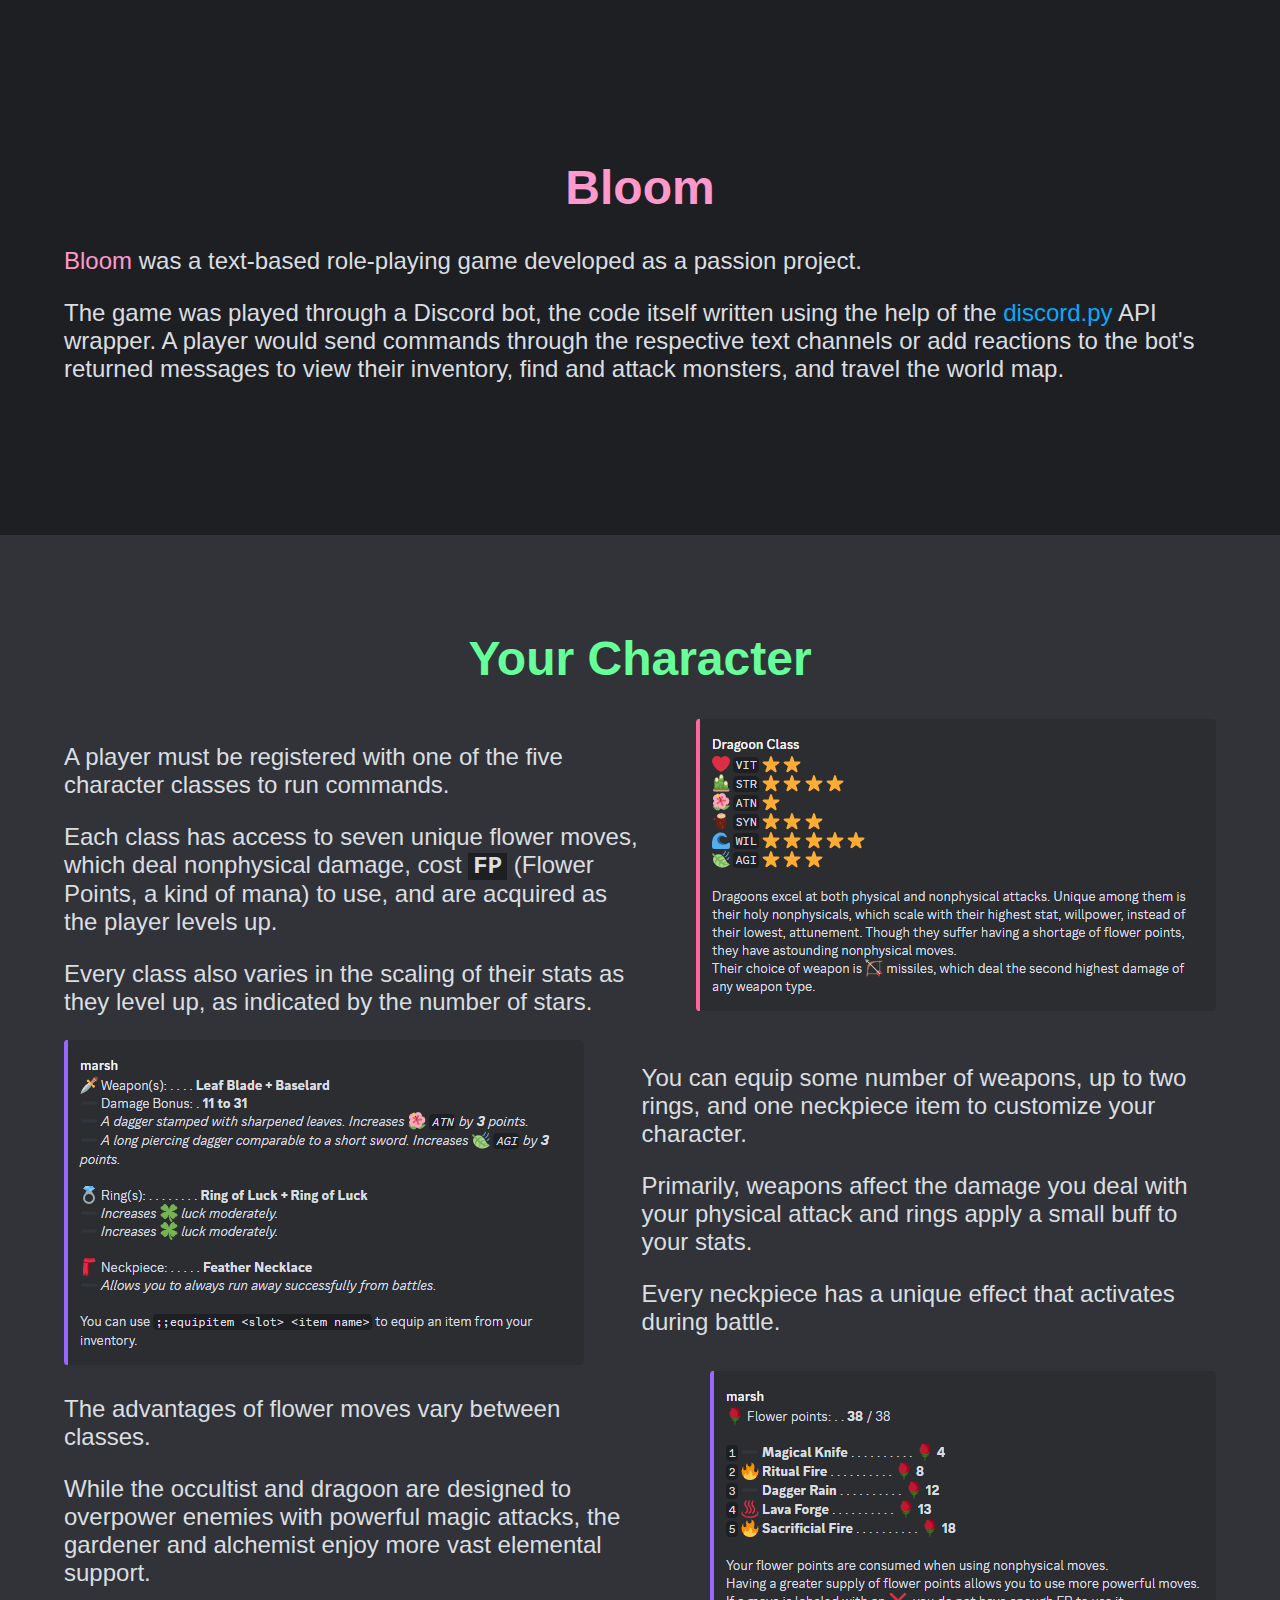
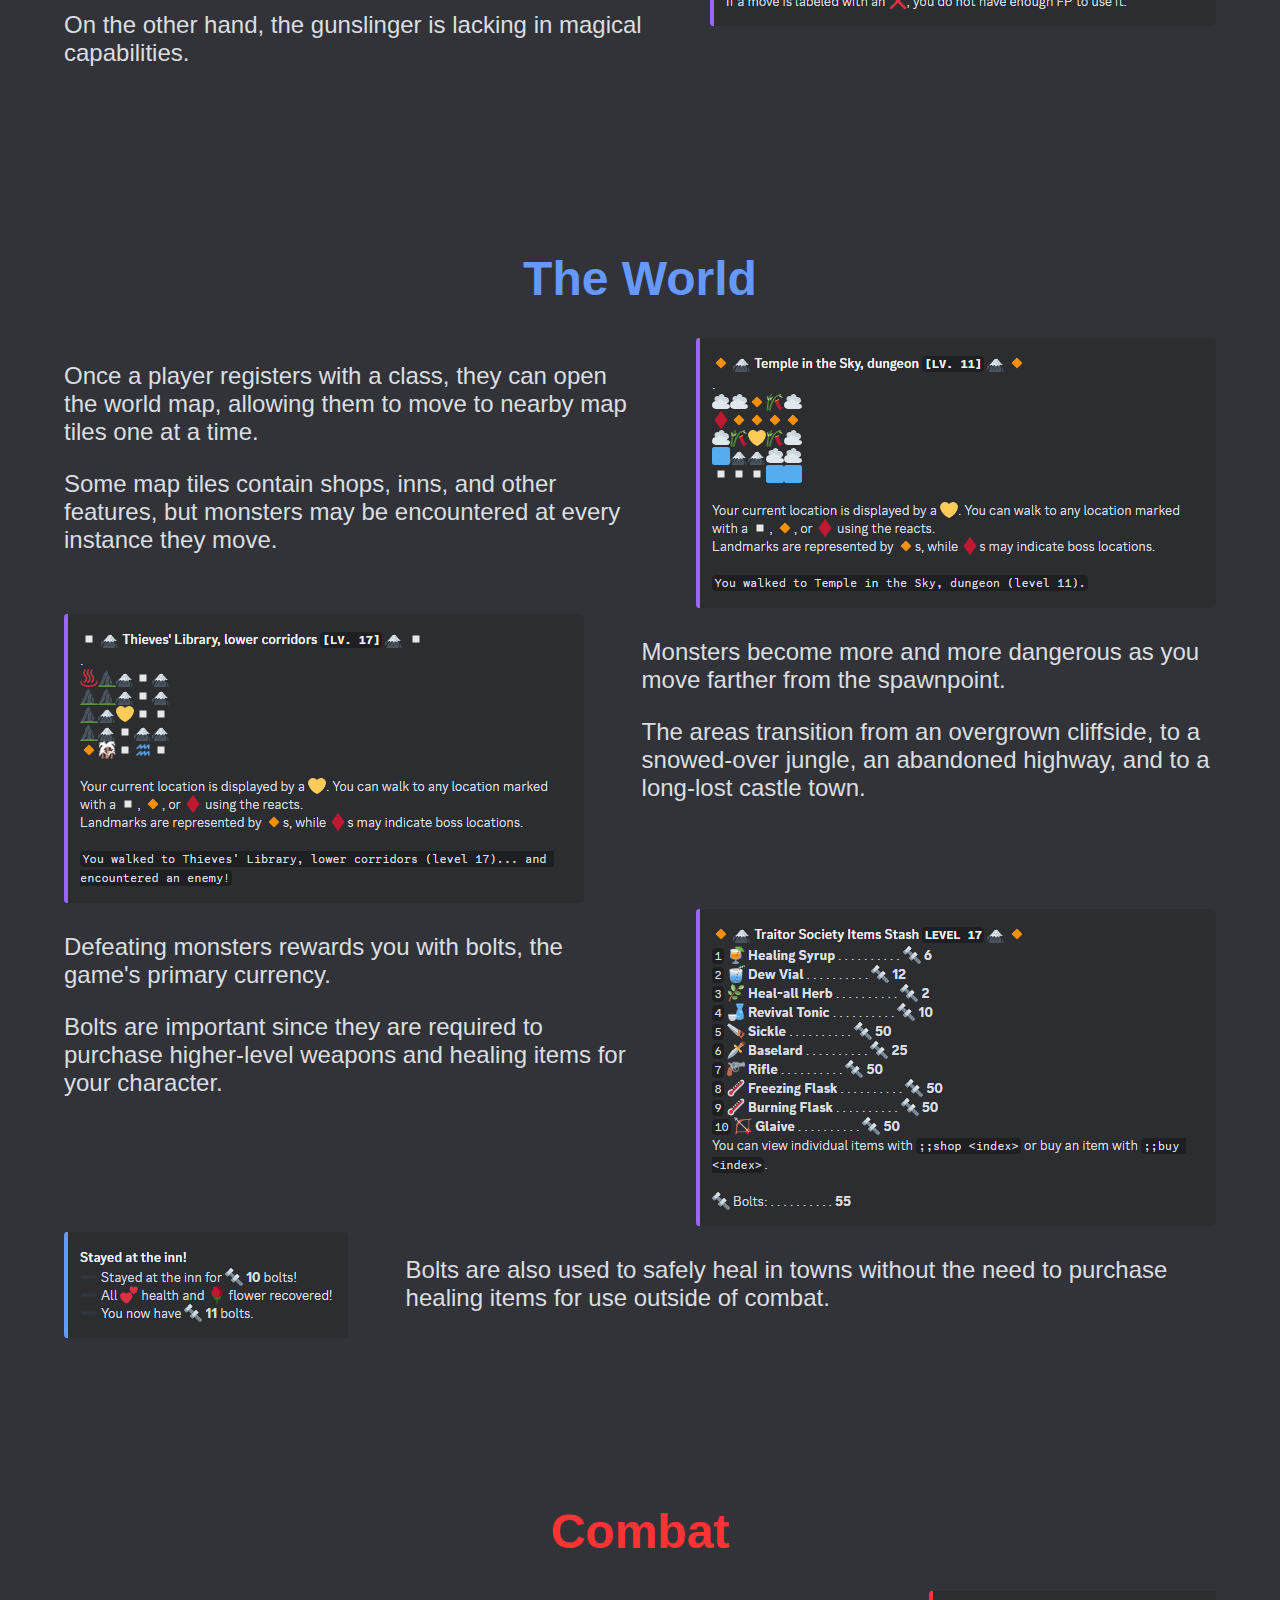
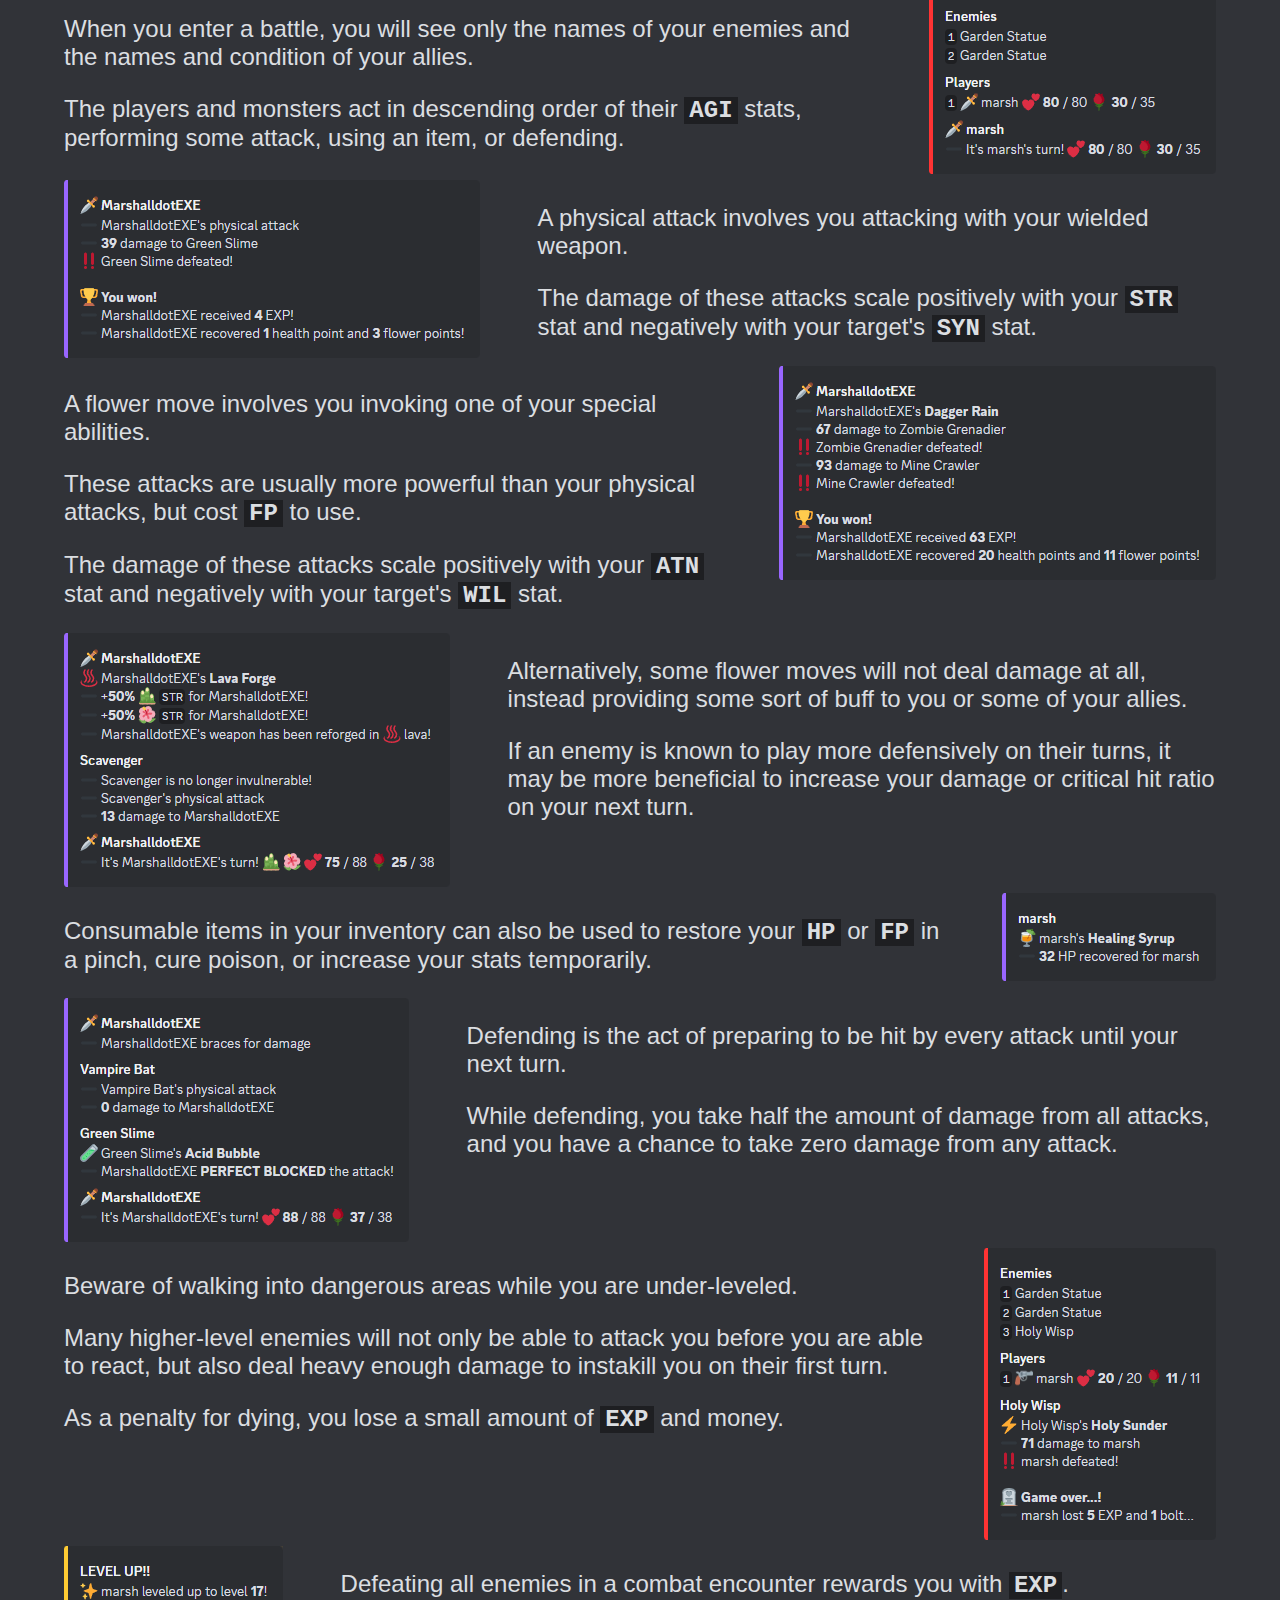
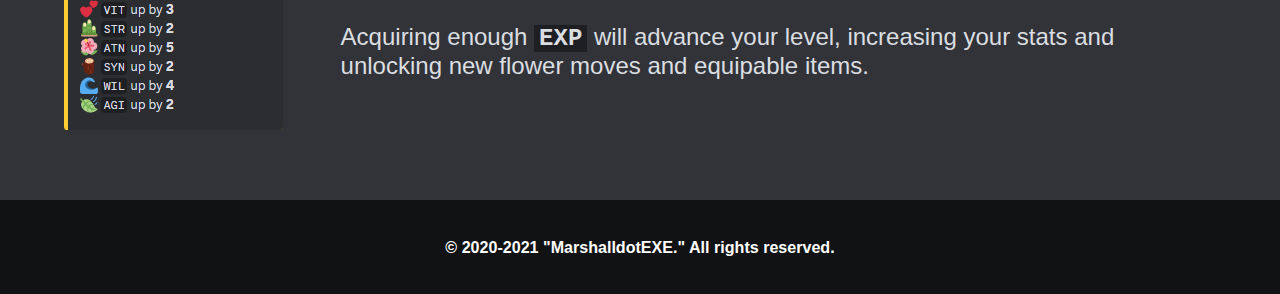
==== bloom.html @ 765e2cc2 "bloom" ====
<!DOCTYPE html>
<html>
	<head>
		<title>Bloom</title>
		<link rel="icon" type="image/x-icon" href="bloom.ico">
		<link rel="stylesheet" href="bloom.css">
	</head>
	<body>
		<div class="title">
			<h1 class="pinkText">Bloom</h1>
			<p><span class="pinkText">Bloom</span> was a text-based role-playing game developed as a passion project.</p>
			<p>The game was played through a Discord bot, the code itself written using the help of the <a href="https://discordpy.readthedocs.io/en/stable/">discord.py</a> API wrapper. A player would send commands through the respective text channels or add reactions to the bot's returned messages to view their inventory, find and attack monsters, and travel the world map.</p>
		</div>
		<div class="section">
			<h1 class="greenText">Your Character</h1>
			<div class="box">
				<div class="left">
					<p>A player must be registered with one of the five character classes to run commands.</p>
					<p>Each class has access to seven unique flower moves, which deal nonphysical damage, cost <span class="cmdText">FP</span> (Flower Points, a kind of mana) to use, and are acquired as the player levels up.</p>
					<p>Every class also varies in the scaling of their stats as they level up, as indicated by the number of stars.</p>
				</div>
				<div class="images">
					<img class="pClass" src="images/bloom/pclasses/gardener.png">
					<img class="pClass" src="images/bloom/pclasses/occultist.png">
					<img class="pClass" src="images/bloom/pclasses/gunslinger.png">
					<img class="pClass" src="images/bloom/pclasses/alchemist.png">
					<img class="pClass" src="images/bloom/pclasses/dragoon.png">
				</div>
			</div>
			<div class="box">
				<div class="images">
					<img src="images/bloom/equipment.png">
				</div>
				<div class="right">
					<p>You can equip some number of weapons, up to two rings, and one neckpiece item to customize your character.</p>
					<p>Primarily, weapons affect the damage you deal with your physical attack and rings apply a small buff to your stats.</p>
					<p>Every neckpiece has a unique effect that activates during battle.</p>
				</div>
			</div>
			<div class="box">
				<div class="left">
					<p>The advantages of flower moves vary between classes.</p><p>While the occultist and dragoon are designed to overpower enemies with powerful magic attacks, the gardener and alchemist enjoy more vast elemental support.</p><p>On the other hand, the gunslinger is lacking in magical capabilities.</p>
				</div>
				<div class="images">
					<img src="images/bloom/flower.png">
				</div>
			</div>
		</div>
		<div class="section">
			<h1 class="blueText">The World</h1>
			<div class="box">
				<div class="left">
					<p>Once a player registers with a class, they can open the world map, allowing them to move to nearby map tiles one at a time.</p>
					<p>Some map tiles contain shops, inns, and other features, but monsters may be encountered at every instance they move.</p>
				</div>
				<div class="images">
					<img class="map" src="images/bloom/maps/map2.png">
				</div>
			</div>
			<div class="box">
				<div class="images">
					<img class="map" src="images/bloom/maps/map3.png">
				</div>
				<div class="right">
					<p>Monsters become more and more dangerous as you move farther from the spawnpoint.</p>
					<p>The areas transition from an overgrown cliffside, to a snowed-over jungle, an abandoned highway, and to a long-lost castle town.</p>
				</div>
			</div>
			<div class="box">
				<div class="left">
					<p>Defeating monsters rewards you with bolts, the game's primary currency.</p>
					<p>Bolts are important since they are required to purchase higher-level weapons and healing items for your character.</p>
				</div>
				<div class="images">
					<img class="map" src="images/bloom/shop3.png">
				</div>
			</div>
			<div class="box">
				<div class="images">
					<img class="map" src="images/bloom/inn.png">
				</div>
				<div class="right">
					<p>Bolts are also used to safely heal in towns without the need to purchase healing items for use outside of combat.</p>
				</div>
			</div>
		</div>
		<div class="section">
			<h1 class="redText">Combat</h1>
			<div class="box">
				<div class="left">
					<p>When you enter a battle, you will see only the names of your enemies and the names and condition of your allies.</p>
					<p>The players and monsters act in descending order of their <span class="cmdText">AGI</span> stats, performing some attack, using an item, or defending.</p>
				</div>
				<div class="images">
					<img class="combat" src="images/bloom/combats/encounter.png">
				</div>
			</div>
			<div class="box">
				<div class="images">
					<img class="combat" src="images/bloom/combats/attack3.png">
				</div>
				<div class="right">
					<p>A physical attack involves you attacking with your wielded weapon.</p>
					<p>The damage of these attacks scale positively with your <span class="cmdText">STR</span> stat and negatively with your target's <span class="cmdText">SYN</span> stat.</p>
				</div>
			</div>
			<div class="box">
				<div class="left">
					<p>A flower move involves you invoking one of your special abilities.</p>
					<p>These attacks are usually more powerful than your physical attacks, but cost <span class="cmdText">FP</span> to use.</p>
					<p>The damage of these attacks scale positively with your <span class="cmdText">ATN</span> stat and negatively with your target's <span class="cmdText">WIL</span> stat.</p>
				</div>
				<div class="images">
					<img class="combat" src="images/bloom/combats/attack1.png">
				</div>
			</div>
			<div class="box">
				<div class="images">
					<img class="combat" src="images/bloom/combats/attack2.png">
				</div>
				<div class="right">
					<p>Alternatively, some flower moves will not deal damage at all, instead providing some sort of buff to you or some of your allies.</p>
					<p>If an enemy is known to play more defensively on their turns, it may be more beneficial to increase your damage or critical hit ratio on your next turn.</p>
				</div>
			</div><div class="box">
				<div class="left">
					<p>Consumable items in your inventory can also be used to restore your <span class="cmdText">HP</span> or <span class="cmdText">FP</span> in a pinch, cure poison, or increase your stats temporarily.</p>
				</div>
				<div class="images">
					<img class="combat" src="images/bloom/combats/item.png">
				</div>
			</div>
			<div class="box">
				<div class="images">
					<img class="combat" src="images/bloom/combats/defend.png">
				</div>
				<div class="right">
					<p>Defending is the act of preparing to be hit by every attack until your next turn.</p>
					<p>While defending, you take half the amount of damage from all attacks, and you have a chance to take zero damage from any attack.</p>
				</div>
			</div><div class="box">
				<div class="left">
					<p>Beware of walking into dangerous areas while you are under-leveled.</p>
					<p>Many higher-level enemies will not only be able to attack you before you are able to react, but also deal heavy enough damage to instakill you on their first turn.</p>
					<p>As a penalty for dying, you lose a small amount of <span class="cmdText">EXP</span> and money.</p>
				</div>
				<div class="images">
					<img class="combat" src="images/bloom/combats/dead.png">
				</div>
			</div>
			<div class="box">
				<div class="images">
					<img class="combat" src="images/bloom/combats/levelup.png">
				</div>
				<div class="right">
					<p>Defeating all enemies in a combat encounter rewards you with <span class="cmdText">EXP</span>.</p>
					<p>Acquiring enough <span class="cmdText">EXP</span> will advance your level, increasing your stats and unlocking new flower moves and equipable items.</p>
				</div>
			</div>
		</div>
		<h6>© 2020-2021 "MarshalldotEXE." All rights reserved.</h6>
		<script src="bloom.js"></script>
	</body>
</html>
---- bloom.css ----
html {
	font-family: "gg sans", "Helvetica Neue", Helvetica, Arial;
	font-size: 24px;
}

body {
	margin: auto;
	width: 1280px;
	background: #111214;
}

h1, h2, h3, h4, h5, h6 {
	color: #ffffff;
	text-align: center;
}

p {
	color: #DBDEE1;
	text-align: left;
}

a:link, a:visited {
	color: #05AAFC;
	text-decoration: none;
}

a:hover, a:active {
	color: #05AAFC;
	text-decoration: underline;
}

.title, .section {
	padding: 5%;
}

.title {
	padding-top: 10%;
	padding-bottom: 10%;
	background: #1E1F22;
}

.section {
	background: #313338;
}

.box {
	display: flex;
}

.left {
	padding-right: 5%;
}

.right {
	padding-left: 5%;
}

.images {
	text-align: center;
}

.pinkText {
	color: #ff99cc;
}

.greenText {
	color: #66ff99;
}

.redText {
	color: #FF3333;
}

.blueText {
	color: #6699ff;
}

.cmdText {
	font-family: "Courier New", monospace;
	font-size: 24px;
	font-weight: bold;
	background: #1E1F22;
	padding-left: 5px;
	padding-right: 5px;
}
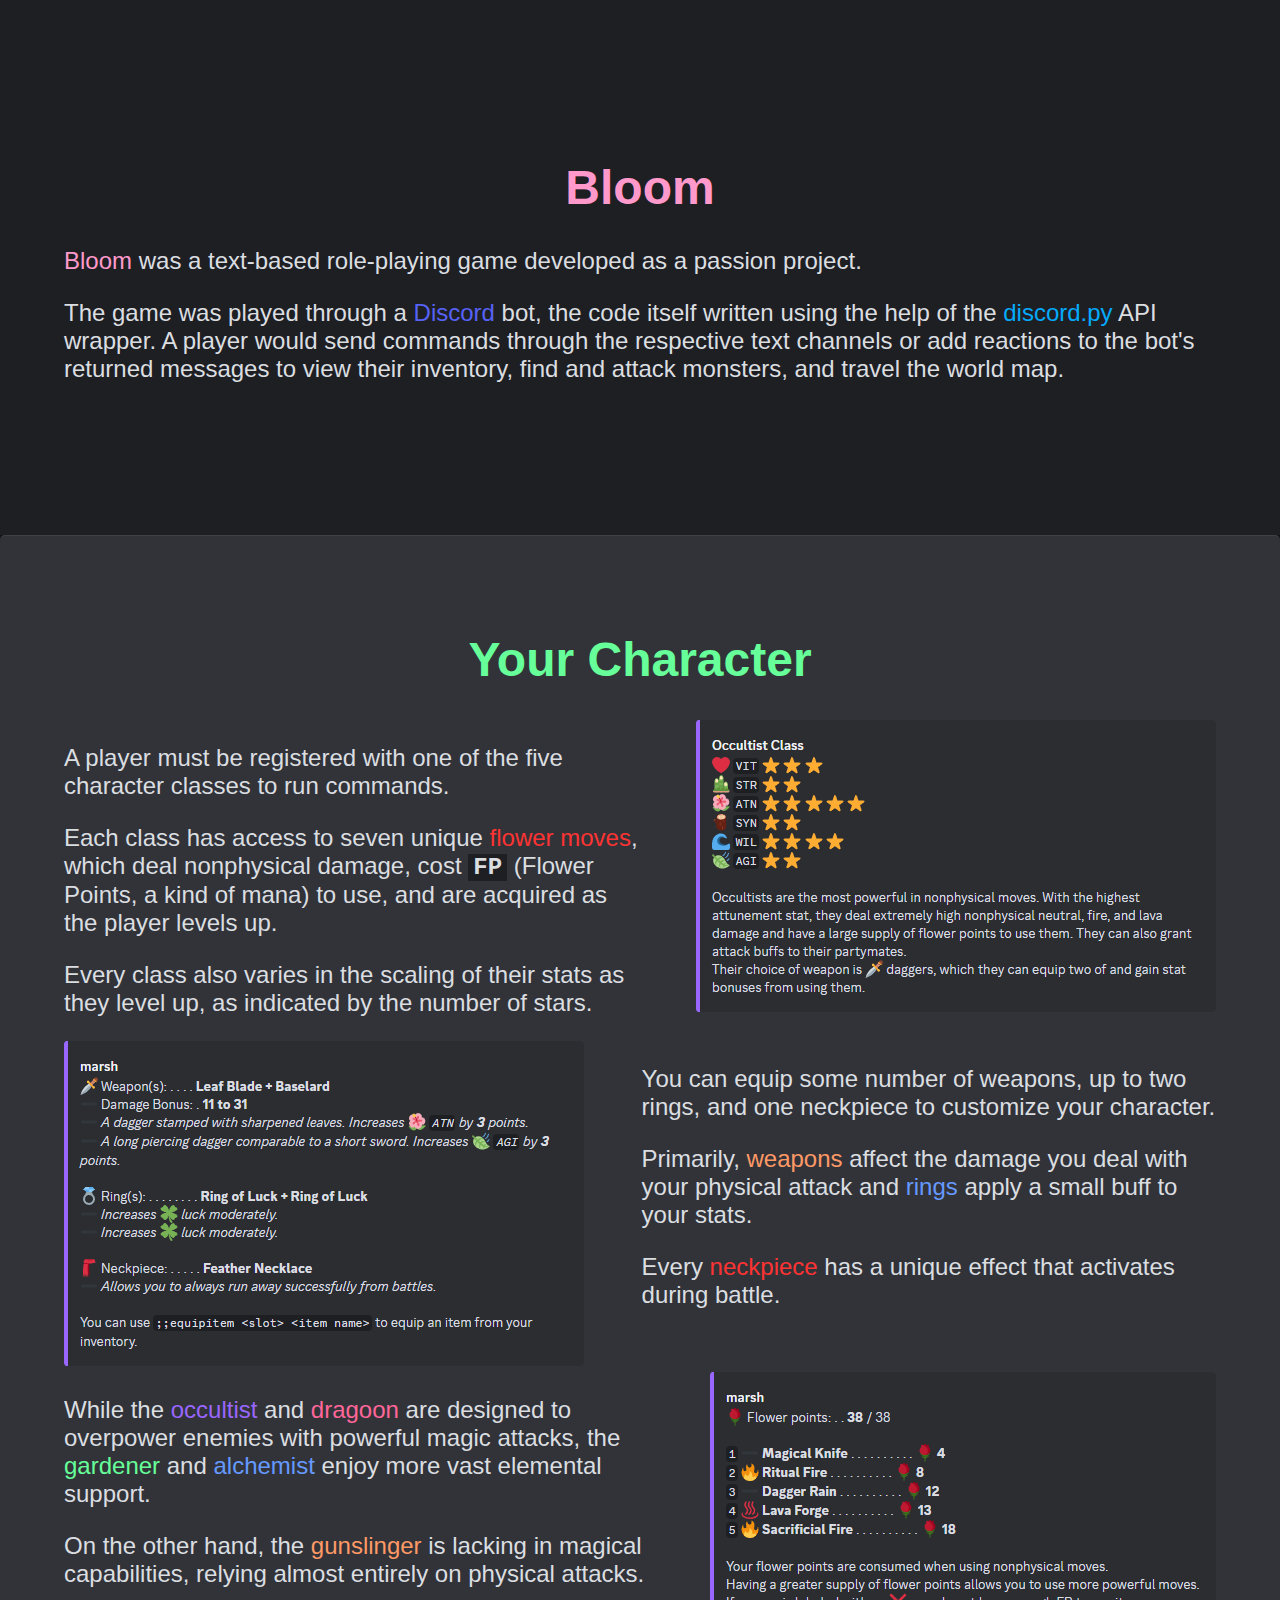
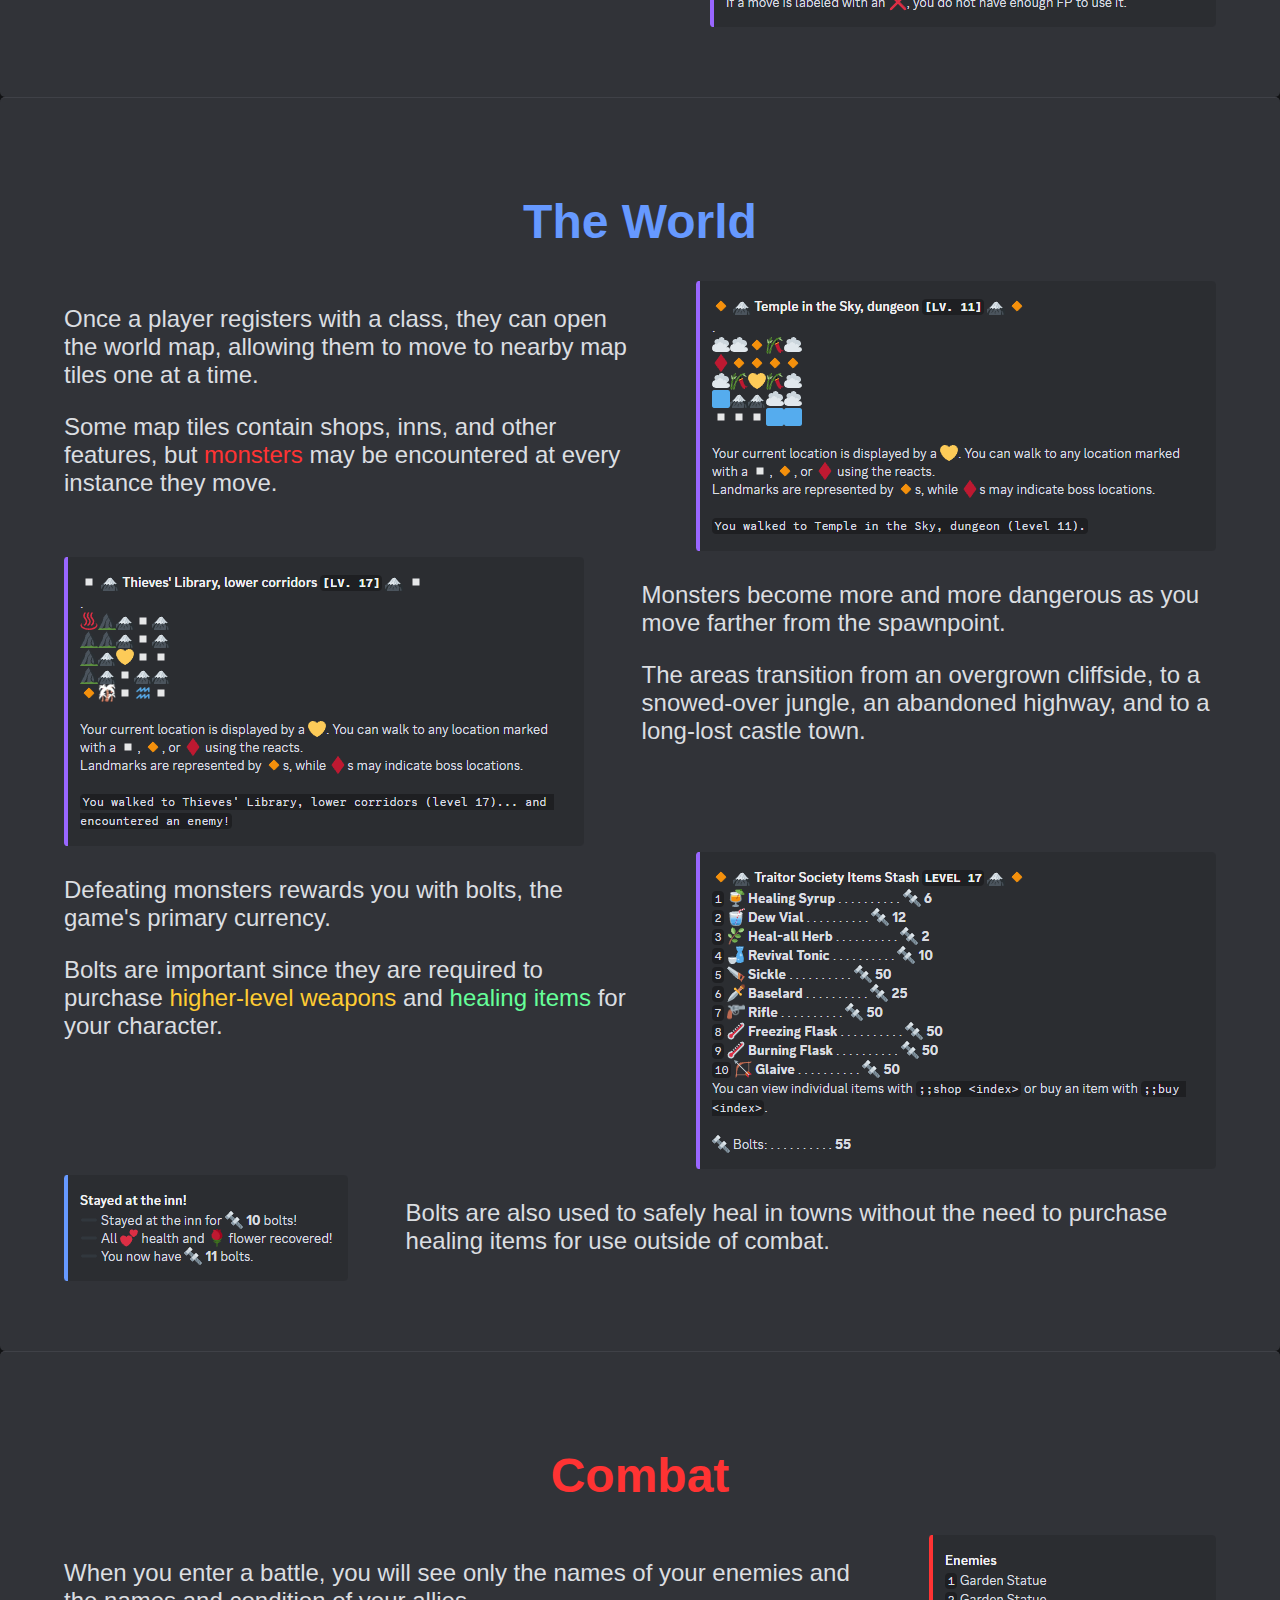
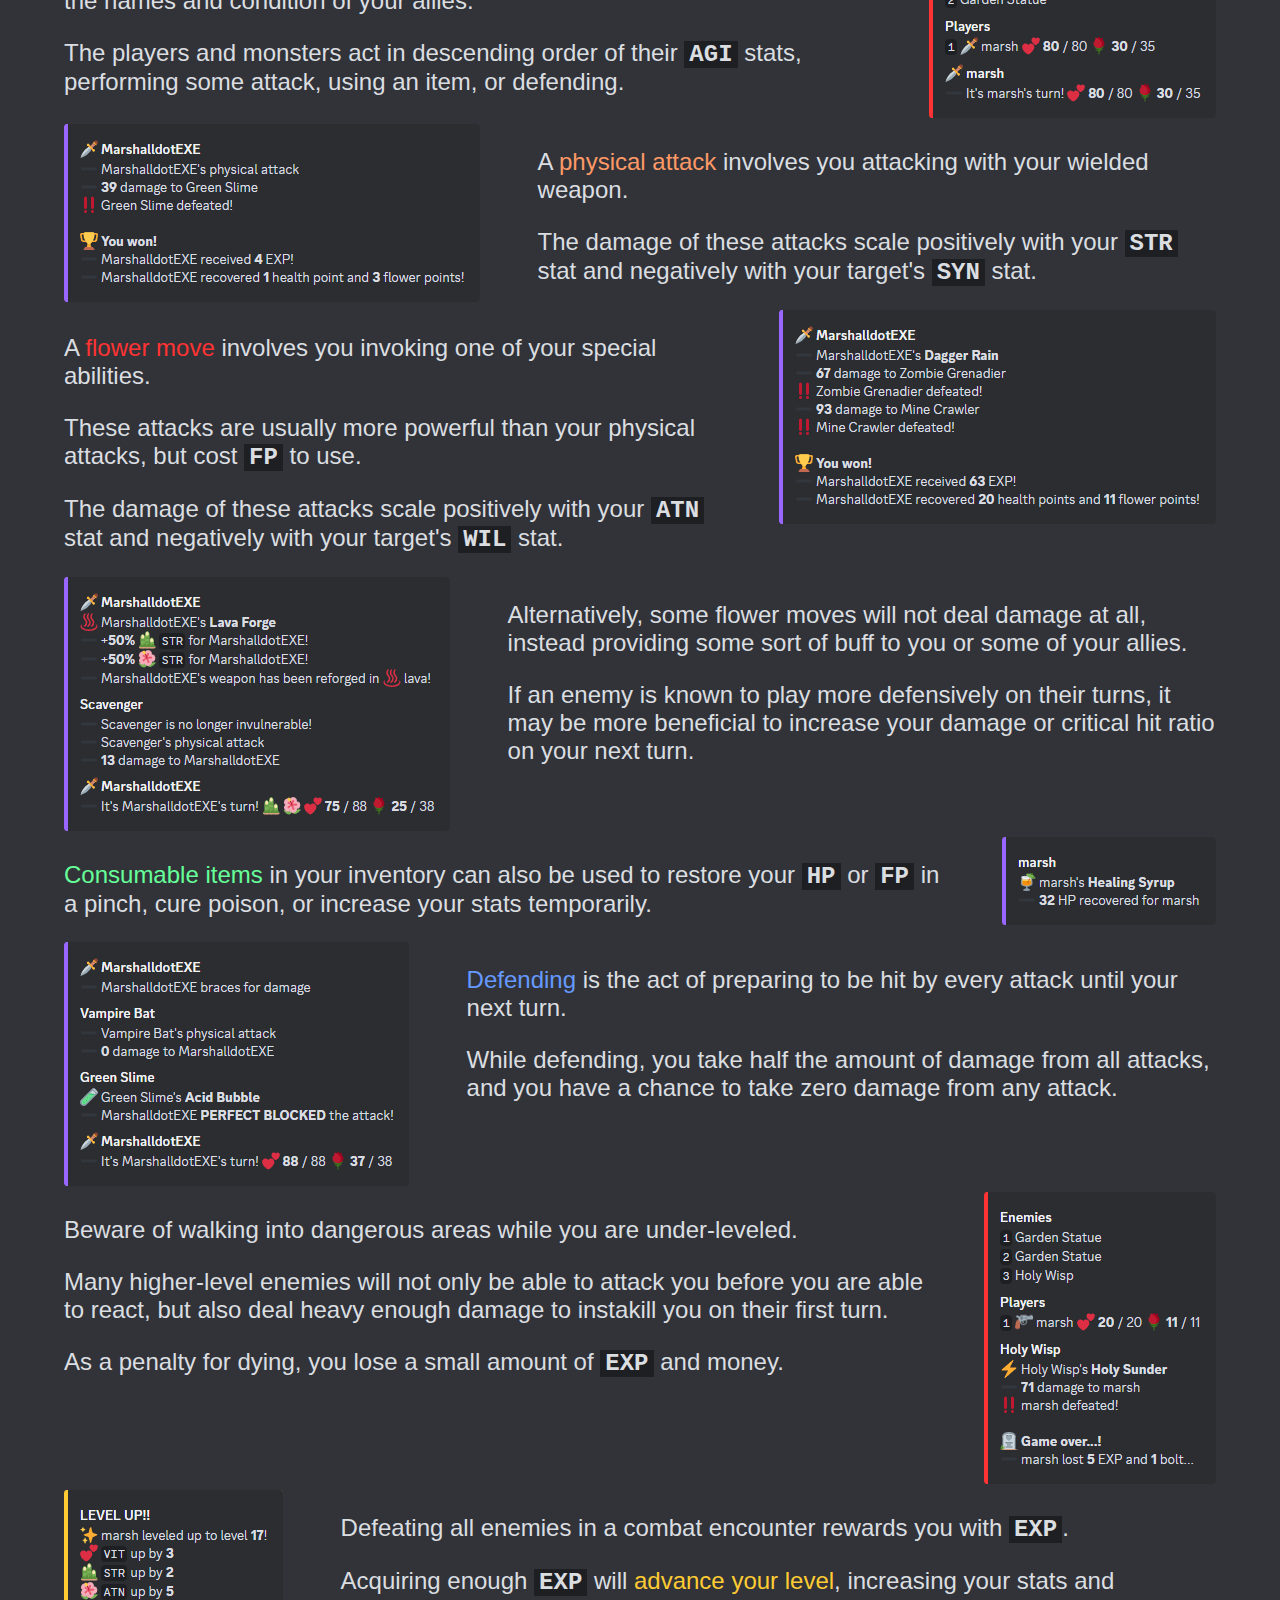
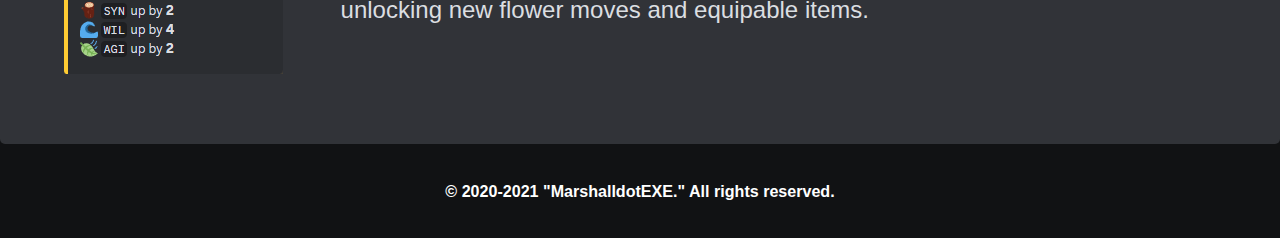
==== commit 6ab75ba2: "bloom final" ====
--- a/bloom.html
+++ b/bloom.html
@@ -7,16 +7,16 @@
 	</head>
 	<body>
 		<div class="title">
-			<h1 class="pinkText">Bloom</h1>
-			<p><span class="pinkText">Bloom</span> was a text-based role-playing game developed as a passion project.</p>
-			<p>The game was played through a Discord bot, the code itself written using the help of the <a href="https://discordpy.readthedocs.io/en/stable/">discord.py</a> API wrapper. A player would send commands through the respective text channels or add reactions to the bot's returned messages to view their inventory, find and attack monsters, and travel the world map.</p>
+			<h1 class="bloomText">Bloom</h1>
+			<p><span class="bloomText">Bloom</span> was a text-based role-playing game developed as a passion project.</p>
+			<p>The game was played through a <span class="discordText">Discord</span> bot, the code itself written using the help of the <a href="https://discordpy.readthedocs.io/en/stable/">discord.py</a> API wrapper. A player would send commands through the respective text channels or add reactions to the bot's returned messages to view their inventory, find and attack monsters, and travel the world map.</p>
 		</div>
 		<div class="section">
 			<h1 class="greenText">Your Character</h1>
 			<div class="box">
 				<div class="left">
 					<p>A player must be registered with one of the five character classes to run commands.</p>
-					<p>Each class has access to seven unique flower moves, which deal nonphysical damage, cost <span class="cmdText">FP</span> (Flower Points, a kind of mana) to use, and are acquired as the player levels up.</p>
+					<p>Each class has access to seven unique <span class="redText">flower moves</span>, which deal nonphysical damage, cost <span class="cmdText">FP</span> (Flower Points, a kind of mana) to use, and are acquired as the player levels up.</p>
 					<p>Every class also varies in the scaling of their stats as they level up, as indicated by the number of stars.</p>
 				</div>
 				<div class="images">
@@ -32,14 +32,15 @@
 					<img src="images/bloom/equipment.png">
 				</div>
 				<div class="right">
-					<p>You can equip some number of weapons, up to two rings, and one neckpiece item to customize your character.</p>
-					<p>Primarily, weapons affect the damage you deal with your physical attack and rings apply a small buff to your stats.</p>
-					<p>Every neckpiece has a unique effect that activates during battle.</p>
+					<p>You can equip some number of weapons, up to two rings, and one neckpiece to customize your character.</p>
+					<p>Primarily, <span class="orangeText">weapons</span> affect the damage you deal with your physical attack and <span class="blueText">rings</span> apply a small buff to your stats.</p>
+					<p>Every <span class="redText">neckpiece</span> has a unique effect that activates during battle.</p>
 				</div>
 			</div>
 			<div class="box">
 				<div class="left">
-					<p>The advantages of flower moves vary between classes.</p><p>While the occultist and dragoon are designed to overpower enemies with powerful magic attacks, the gardener and alchemist enjoy more vast elemental support.</p><p>On the other hand, the gunslinger is lacking in magical capabilities.</p>
+					<p>While the <span class="violetText">occultist</span> and <span class="pinkText">dragoon</span> are designed to overpower enemies with powerful magic attacks, the <span class="greenText">gardener</span> and <span class="blueText">alchemist</span> enjoy more vast elemental support.</p>
+					<p>On the other hand, the <span class="orangeText">gunslinger</span> is lacking in magical capabilities, relying almost entirely on physical attacks.</p>
 				</div>
 				<div class="images">
 					<img src="images/bloom/flower.png">
@@ -51,7 +52,7 @@
 			<div class="box">
 				<div class="left">
 					<p>Once a player registers with a class, they can open the world map, allowing them to move to nearby map tiles one at a time.</p>
-					<p>Some map tiles contain shops, inns, and other features, but monsters may be encountered at every instance they move.</p>
+					<p>Some map tiles contain shops, inns, and other features, but <span class="redText">monsters</span> may be encountered at every instance they move.</p>
 				</div>
 				<div class="images">
 					<img class="map" src="images/bloom/maps/map2.png">
@@ -69,7 +70,7 @@
 			<div class="box">
 				<div class="left">
 					<p>Defeating monsters rewards you with bolts, the game's primary currency.</p>
-					<p>Bolts are important since they are required to purchase higher-level weapons and healing items for your character.</p>
+					<p>Bolts are important since they are required to purchase <span class="goldText">higher-level weapons</span> and <span class="greenText">healing items</span> for your character.</p>
 				</div>
 				<div class="images">
 					<img class="map" src="images/bloom/shop3.png">
@@ -100,13 +101,13 @@
 					<img class="combat" src="images/bloom/combats/attack3.png">
 				</div>
 				<div class="right">
-					<p>A physical attack involves you attacking with your wielded weapon.</p>
+					<p>A <span class="orangeText">physical attack</span> involves you attacking with your wielded weapon.</p>
 					<p>The damage of these attacks scale positively with your <span class="cmdText">STR</span> stat and negatively with your target's <span class="cmdText">SYN</span> stat.</p>
 				</div>
 			</div>
 			<div class="box">
 				<div class="left">
-					<p>A flower move involves you invoking one of your special abilities.</p>
+					<p>A <span class="redText">flower move</span> involves you invoking one of your special abilities.</p>
 					<p>These attacks are usually more powerful than your physical attacks, but cost <span class="cmdText">FP</span> to use.</p>
 					<p>The damage of these attacks scale positively with your <span class="cmdText">ATN</span> stat and negatively with your target's <span class="cmdText">WIL</span> stat.</p>
 				</div>
@@ -124,7 +125,7 @@
 				</div>
 			</div><div class="box">
 				<div class="left">
-					<p>Consumable items in your inventory can also be used to restore your <span class="cmdText">HP</span> or <span class="cmdText">FP</span> in a pinch, cure poison, or increase your stats temporarily.</p>
+					<p><span class="greenText">Consumable items</span> in your inventory can also be used to restore your <span class="cmdText">HP</span> or <span class="cmdText">FP</span> in a pinch, cure poison, or increase your stats temporarily.</p>
 				</div>
 				<div class="images">
 					<img class="combat" src="images/bloom/combats/item.png">
@@ -135,7 +136,7 @@
 					<img class="combat" src="images/bloom/combats/defend.png">
 				</div>
 				<div class="right">
-					<p>Defending is the act of preparing to be hit by every attack until your next turn.</p>
+					<p><span class="blueText">Defending</span> is the act of preparing to be hit by every attack until your next turn.</p>
 					<p>While defending, you take half the amount of damage from all attacks, and you have a chance to take zero damage from any attack.</p>
 				</div>
 			</div><div class="box">
@@ -154,7 +155,7 @@
 				</div>
 				<div class="right">
 					<p>Defeating all enemies in a combat encounter rewards you with <span class="cmdText">EXP</span>.</p>
-					<p>Acquiring enough <span class="cmdText">EXP</span> will advance your level, increasing your stats and unlocking new flower moves and equipable items.</p>
+					<p>Acquiring enough <span class="cmdText">EXP</span> will <span class="goldText">advance your level</span>, increasing your stats and unlocking new flower moves and equipable items.</p>
 				</div>
 			</div>
 		</div>
--- a/bloom.css
+++ b/bloom.css
@@ -40,6 +40,8 @@
 }
 
 .section {
+	border-radius: 5px;
+	border-top: 1px solid #3F4147;
 	background: #313338;
 }
 
@@ -59,7 +61,7 @@
 	text-align: center;
 }
 
-.pinkText {
+.bloomText {
 	color: #ff99cc;
 }
 
@@ -75,6 +77,26 @@
 	color: #6699ff;
 }
 
+.orangeText {
+	color: #ff9966;
+}
+
+.violetText {
+	color: #9966ff;
+}
+
+.pinkText {
+	color: #ff6699;
+}
+
+.goldText {
+	color: #ffcc33;
+}
+
+.discordText {
+	color: #5662F6;
+}
+
 .cmdText {
 	font-family: "Courier New", monospace;
 	font-size: 24px;
